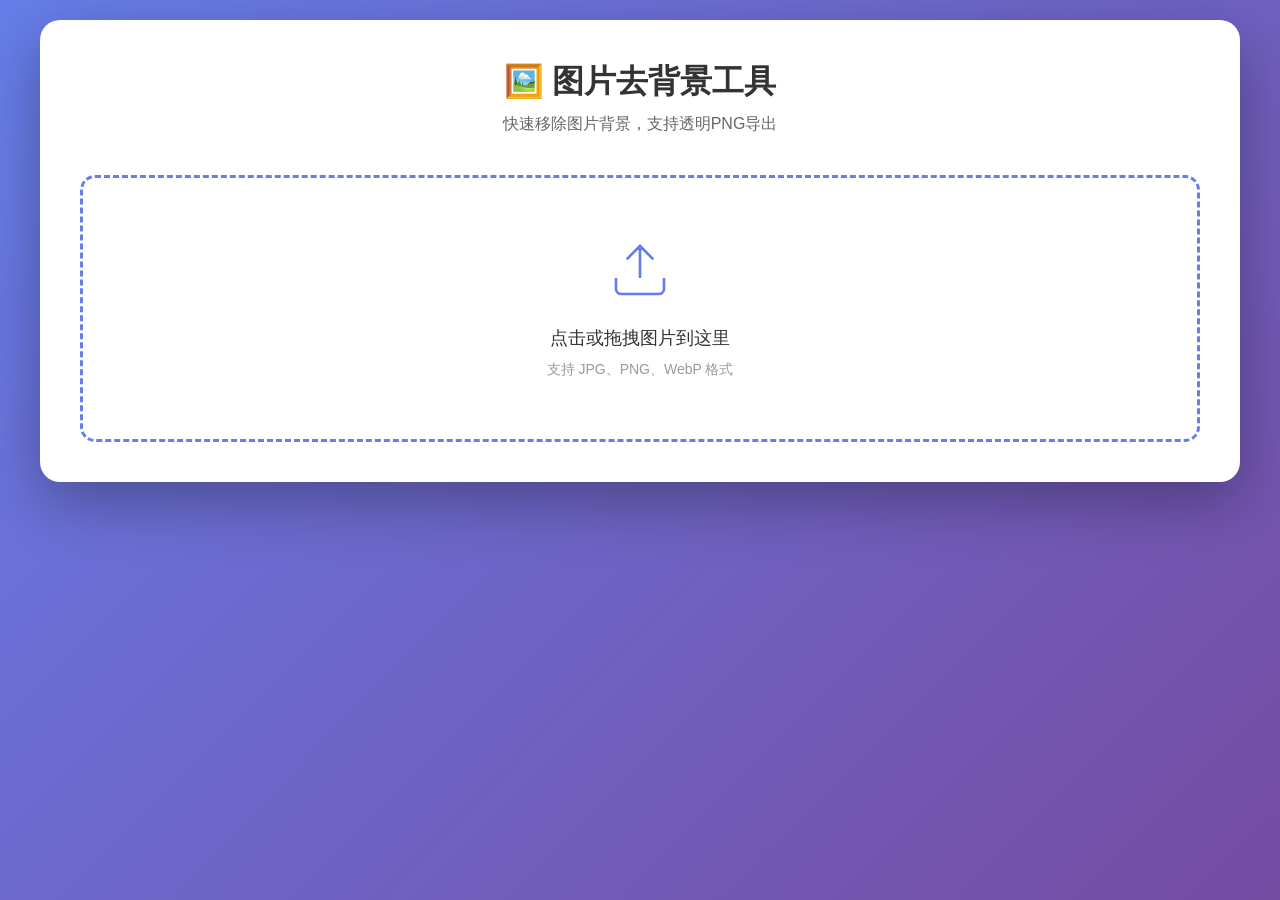
==== index.html @ ecb5379b "Initial commit: Image background remover tool" ====
<!DOCTYPE html>
<html lang="zh-CN">
<head>
    <meta charset="UTF-8">
    <meta name="viewport" content="width=device-width, initial-scale=1.0">
    <title>图片去背景工具 - Image Background Remover</title>
    <link rel="stylesheet" href="style.css">
</head>
<body>
    <div class="container">
        <h1>🖼️ 图片去背景工具</h1>
        <p class="subtitle">快速移除图片背景，支持透明PNG导出</p>
        
        <div class="upload-area" id="uploadArea">
            <input type="file" id="fileInput" accept="image/*" hidden>
            <div class="upload-content">
                <svg width="64" height="64" viewBox="0 0 24 24" fill="none" stroke="currentColor">
                    <path d="M21 15v4a2 2 0 0 1-2 2H5a2 2 0 0 1-2-2v-4M17 8l-5-5-5 5M12 3v12"/>
                </svg>
                <p>点击或拖拽图片到这里</p>
                <span>支持 JPG、PNG、WebP 格式</span>
            </div>
        </div>

        <div class="preview-area" id="previewArea" style="display:none;">
            <div class="preview-box">
                <h3>原图</h3>
                <img id="originalImage" alt="原图">
            </div>
            <div class="preview-box">
                <h3>去背景后</h3>
                <canvas id="resultCanvas"></canvas>
            </div>
        </div>

        <div class="actions" id="actions" style="display:none;">
            <button id="downloadBtn" class="btn-primary">下载图片</button>
            <button id="resetBtn" class="btn-secondary">重新上传</button>
        </div>
    </div>
    <script src="script.js"></script>
</body>
</html>
---- style.css ----
* {
    margin: 0;
    padding: 0;
    box-sizing: border-box;
}

body {
    font-family: -apple-system, BlinkMacSystemFont, 'Segoe UI', sans-serif;
    background: linear-gradient(135deg, #667eea 0%, #764ba2 100%);
    min-height: 100vh;
    padding: 20px;
}

.container {
    max-width: 1200px;
    margin: 0 auto;
    background: white;
    border-radius: 20px;
    padding: 40px;
    box-shadow: 0 20px 60px rgba(0,0,0,0.3);
}

h1 {
    text-align: center;
    color: #333;
    margin-bottom: 10px;
}

.subtitle {
    text-align: center;
    color: #666;
    margin-bottom: 40px;
}

.upload-area {
    border: 3px dashed #667eea;
    border-radius: 15px;
    padding: 60px;
    text-align: center;
    cursor: pointer;
    transition: all 0.3s;
}

.upload-area:hover {
    border-color: #764ba2;
    background: #f8f9ff;
}

.upload-content svg {
    color: #667eea;
    margin-bottom: 20px;
}

.upload-content p {
    font-size: 18px;
    color: #333;
    margin-bottom: 10px;
}

.upload-content span {
    color: #999;
    font-size: 14px;
}

.preview-area {
    display: grid;
    grid-template-columns: 1fr 1fr;
    gap: 30px;
    margin: 40px 0;
}

.preview-box {
    text-align: center;
}

.preview-box h3 {
    margin-bottom: 15px;
    color: #333;
}

.preview-box img, .preview-box canvas {
    max-width: 100%;
    border-radius: 10px;
    box-shadow: 0 4px 15px rgba(0,0,0,0.1);
}

.actions {
    display: flex;
    gap: 15px;
    justify-content: center;
}

button {
    padding: 12px 30px;
    border: none;
    border-radius: 8px;
    font-size: 16px;
    cursor: pointer;
    transition: all 0.3s;
}

.btn-primary {
    background: #667eea;
    color: white;
}

.btn-primary:hover {
    background: #5568d3;
}

.btn-secondary {
    background: #e0e0e0;
    color: #333;
}

.btn-secondary:hover {
    background: #d0d0d0;
}
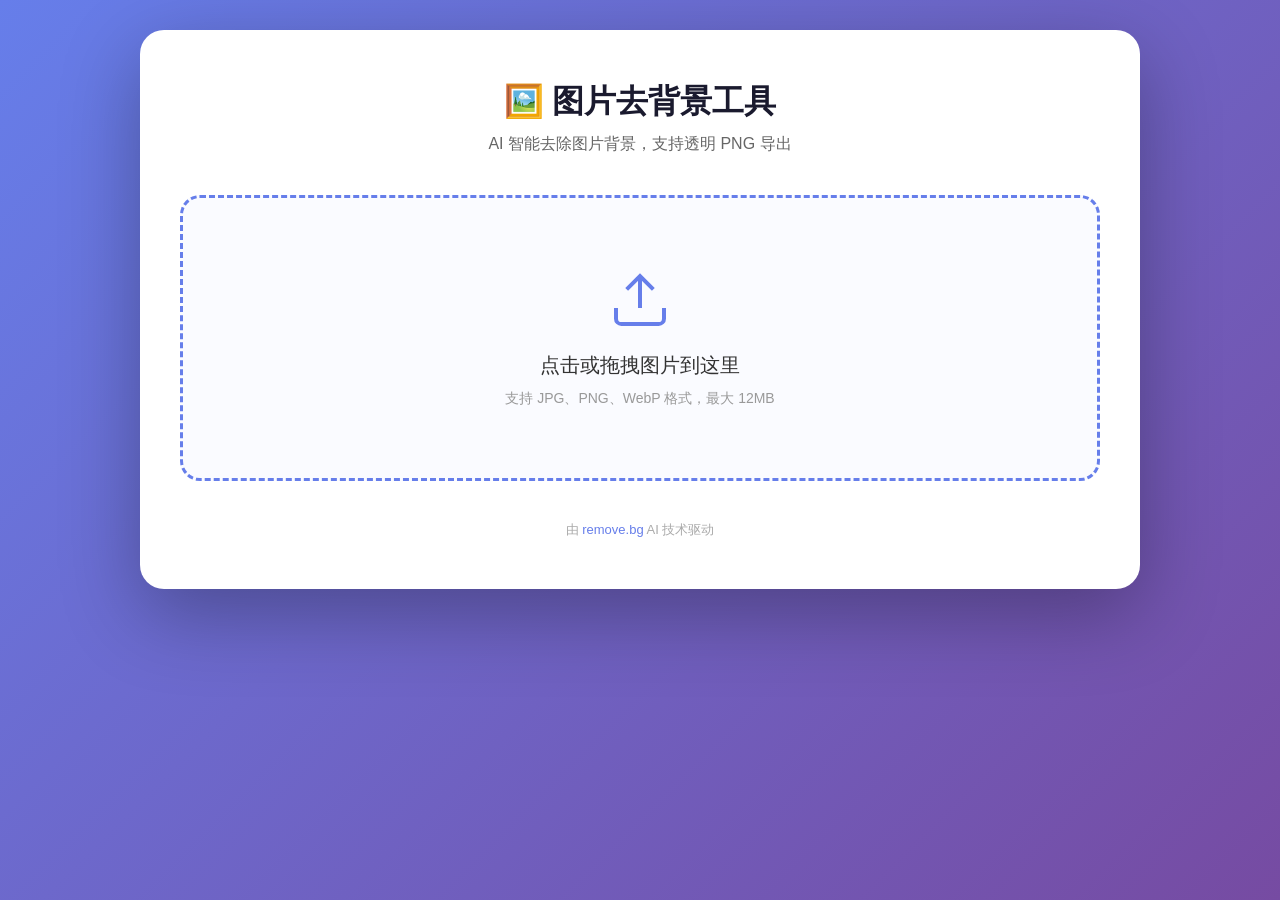
==== commit 3ac96f86: "Upgrade to remove.bg AI API for better background removal" ====
--- a/index.html
+++ b/index.html
@@ -9,17 +9,22 @@
 <body>
     <div class="container">
         <h1>🖼️ 图片去背景工具</h1>
-        <p class="subtitle">快速移除图片背景，支持透明PNG导出</p>
+        <p class="subtitle">AI 智能去除图片背景，支持透明 PNG 导出</p>
         
         <div class="upload-area" id="uploadArea">
-            <input type="file" id="fileInput" accept="image/*" hidden>
+            <input type="file" id="fileInput" accept="image/jpg,image/jpeg,image/png,image/webp" hidden>
             <div class="upload-content">
-                <svg width="64" height="64" viewBox="0 0 24 24" fill="none" stroke="currentColor">
+                <svg width="64" height="64" viewBox="0 0 24 24" fill="none" stroke="currentColor" stroke-width="1.5">
                     <path d="M21 15v4a2 2 0 0 1-2 2H5a2 2 0 0 1-2-2v-4M17 8l-5-5-5 5M12 3v12"/>
                 </svg>
                 <p>点击或拖拽图片到这里</p>
-                <span>支持 JPG、PNG、WebP 格式</span>
+                <span>支持 JPG、PNG、WebP 格式，最大 12MB</span>
             </div>
+        </div>
+
+        <div class="loading" id="loading" style="display:none;">
+            <div class="spinner"></div>
+            <p>AI 正在处理中，请稍候...</p>
         </div>
 
         <div class="preview-area" id="previewArea" style="display:none;">
@@ -29,13 +34,23 @@
             </div>
             <div class="preview-box">
                 <h3>去背景后</h3>
-                <canvas id="resultCanvas"></canvas>
+                <div class="result-wrapper">
+                    <img id="resultImage" alt="去背景后">
+                </div>
             </div>
         </div>
 
         <div class="actions" id="actions" style="display:none;">
-            <button id="downloadBtn" class="btn-primary">下载图片</button>
-            <button id="resetBtn" class="btn-secondary">重新上传</button>
+            <button id="downloadBtn" class="btn-primary">⬇️ 下载透明PNG</button>
+            <button id="resetBtn" class="btn-secondary">🔄 重新上传</button>
+        </div>
+
+        <div class="error" id="error" style="display:none;">
+            <p id="errorMsg"></p>
+        </div>
+
+        <div class="footer">
+            <p>由 <a href="https://www.remove.bg" target="_blank">remove.bg</a> AI 技术驱动</p>
         </div>
     </div>
     <script src="script.js"></script>
--- a/style.css
+++ b/style.css
@@ -5,24 +5,25 @@
 }
 
 body {
-    font-family: -apple-system, BlinkMacSystemFont, 'Segoe UI', sans-serif;
+    font-family: -apple-system, BlinkMacSystemFont, 'Segoe UI', 'PingFang SC', 'Microsoft YaHei', sans-serif;
     background: linear-gradient(135deg, #667eea 0%, #764ba2 100%);
     min-height: 100vh;
-    padding: 20px;
+    padding: 30px 20px;
 }
 
 .container {
-    max-width: 1200px;
+    max-width: 1000px;
     margin: 0 auto;
     background: white;
-    border-radius: 20px;
-    padding: 40px;
-    box-shadow: 0 20px 60px rgba(0,0,0,0.3);
+    border-radius: 24px;
+    padding: 50px 40px;
+    box-shadow: 0 25px 80px rgba(0,0,0,0.3);
 }
 
 h1 {
     text-align: center;
-    color: #333;
+    color: #1a1a2e;
+    font-size: 2rem;
     margin-bottom: 10px;
 }
 
@@ -30,31 +31,38 @@
     text-align: center;
     color: #666;
     margin-bottom: 40px;
+    font-size: 1rem;
 }
 
 .upload-area {
     border: 3px dashed #667eea;
-    border-radius: 15px;
-    padding: 60px;
+    border-radius: 20px;
+    padding: 70px 40px;
     text-align: center;
     cursor: pointer;
-    transition: all 0.3s;
-}
-
-.upload-area:hover {
+    transition: all 0.3s ease;
+    background: #fafbff;
+}
+
+.upload-area:hover, .upload-area.dragover {
     border-color: #764ba2;
-    background: #f8f9ff;
+    background: #f3f0ff;
+    transform: scale(1.01);
 }
 
 .upload-content svg {
     color: #667eea;
     margin-bottom: 20px;
+    display: block;
+    margin-left: auto;
+    margin-right: auto;
 }
 
 .upload-content p {
-    font-size: 18px;
+    font-size: 20px;
     color: #333;
     margin-bottom: 10px;
+    font-weight: 500;
 }
 
 .upload-content span {
@@ -62,6 +70,32 @@
     font-size: 14px;
 }
 
+/* Loading */
+.loading {
+    text-align: center;
+    padding: 60px;
+}
+
+.spinner {
+    width: 60px;
+    height: 60px;
+    border: 4px solid #f0f0f0;
+    border-top-color: #667eea;
+    border-radius: 50%;
+    animation: spin 0.8s linear infinite;
+    margin: 0 auto 20px;
+}
+
+@keyframes spin {
+    to { transform: rotate(360deg); }
+}
+
+.loading p {
+    color: #666;
+    font-size: 16px;
+}
+
+/* Preview */
 .preview-area {
     display: grid;
     grid-template-columns: 1fr 1fr;
@@ -75,44 +109,96 @@
 
 .preview-box h3 {
     margin-bottom: 15px;
-    color: #333;
-}
-
-.preview-box img, .preview-box canvas {
+    color: #444;
+    font-size: 16px;
+    font-weight: 600;
+}
+
+.preview-box img {
     max-width: 100%;
-    border-radius: 10px;
-    box-shadow: 0 4px 15px rgba(0,0,0,0.1);
-}
-
+    max-height: 400px;
+    border-radius: 12px;
+    box-shadow: 0 4px 20px rgba(0,0,0,0.1);
+    object-fit: contain;
+}
+
+.result-wrapper {
+    background: repeating-conic-gradient(#e0e0e0 0% 25%, white 0% 50%) 0 0 / 20px 20px;
+    border-radius: 12px;
+    display: inline-block;
+    box-shadow: 0 4px 20px rgba(0,0,0,0.1);
+}
+
+.result-wrapper img {
+    border-radius: 12px;
+    box-shadow: none;
+    display: block;
+}
+
+/* Actions */
 .actions {
     display: flex;
     gap: 15px;
     justify-content: center;
+    margin-top: 10px;
 }
 
 button {
-    padding: 12px 30px;
+    padding: 14px 35px;
     border: none;
-    border-radius: 8px;
+    border-radius: 12px;
     font-size: 16px;
     cursor: pointer;
-    transition: all 0.3s;
+    transition: all 0.2s ease;
+    font-weight: 500;
 }
 
 .btn-primary {
-    background: #667eea;
+    background: linear-gradient(135deg, #667eea, #764ba2);
     color: white;
+    box-shadow: 0 4px 15px rgba(102,126,234,0.4);
 }
 
 .btn-primary:hover {
-    background: #5568d3;
+    transform: translateY(-2px);
+    box-shadow: 0 8px 25px rgba(102,126,234,0.5);
 }
 
 .btn-secondary {
+    background: #f0f0f0;
+    color: #555;
+}
+
+.btn-secondary:hover {
     background: #e0e0e0;
-    color: #333;
-}
-
-.btn-secondary:hover {
-    background: #d0d0d0;
-}
+}
+
+/* Error */
+.error {
+    background: #fff0f0;
+    border: 1px solid #ffcccc;
+    border-radius: 12px;
+    padding: 15px 20px;
+    margin-top: 20px;
+    text-align: center;
+    color: #cc3333;
+}
+
+/* Footer */
+.footer {
+    text-align: center;
+    margin-top: 40px;
+    color: #aaa;
+    font-size: 13px;
+}
+
+.footer a {
+    color: #667eea;
+    text-decoration: none;
+}
+
+@media (max-width: 600px) {
+    .container { padding: 30px 20px; }
+    .preview-area { grid-template-columns: 1fr; }
+    h1 { font-size: 1.5rem; }
+}
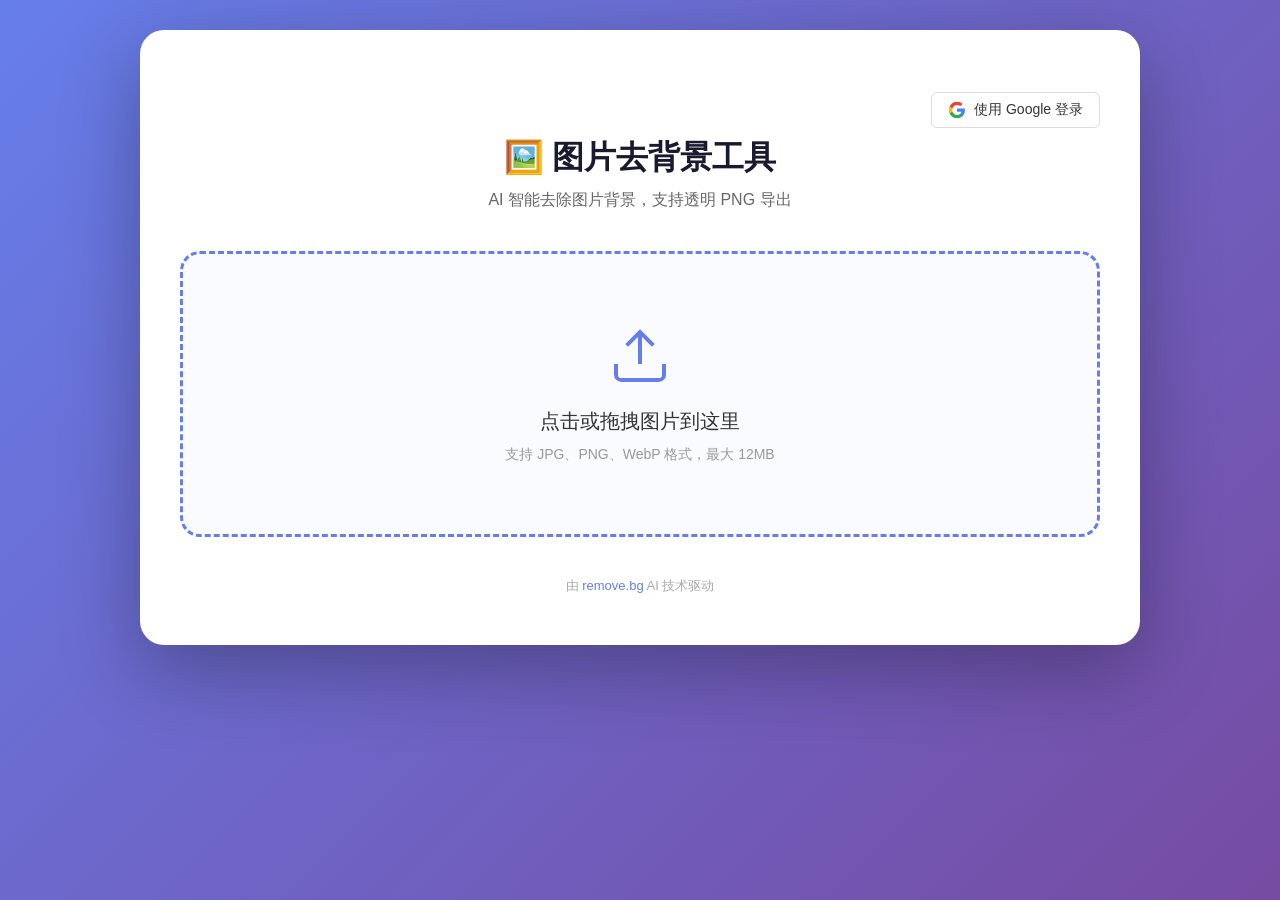
==== commit d6ea53a8: "Add Google OAuth login" ====
--- a/index.html
+++ b/index.html
@@ -5,9 +5,87 @@
     <meta name="viewport" content="width=device-width, initial-scale=1.0">
     <title>图片去背景工具 - Image Background Remover</title>
     <link rel="stylesheet" href="style.css">
+    <style>
+        /* 登录相关样式 */
+        .header {
+            display: flex;
+            justify-content: flex-end;
+            align-items: center;
+            padding: 12px 0 0 0;
+            margin-bottom: 8px;
+        }
+        .user-info {
+            display: flex;
+            align-items: center;
+            gap: 10px;
+        }
+        .user-avatar {
+            width: 32px;
+            height: 32px;
+            border-radius: 50%;
+            object-fit: cover;
+        }
+        .user-name {
+            font-size: 14px;
+            color: #555;
+        }
+        .btn-login {
+            display: flex;
+            align-items: center;
+            gap: 8px;
+            padding: 8px 16px;
+            background: #fff;
+            border: 1px solid #ddd;
+            border-radius: 6px;
+            cursor: pointer;
+            font-size: 14px;
+            color: #333;
+            text-decoration: none;
+            transition: box-shadow 0.2s;
+        }
+        .btn-login:hover {
+            box-shadow: 0 2px 8px rgba(0,0,0,0.12);
+        }
+        .btn-login svg {
+            width: 18px;
+            height: 18px;
+        }
+        .btn-logout {
+            padding: 6px 12px;
+            background: transparent;
+            border: 1px solid #ddd;
+            border-radius: 6px;
+            cursor: pointer;
+            font-size: 13px;
+            color: #888;
+        }
+        .btn-logout:hover { color: #333; border-color: #aaa; }
+    </style>
 </head>
 <body>
     <div class="container">
+        <!-- 顶部登录区 -->
+        <div class="header">
+            <div id="authArea">
+                <!-- 未登录：显示登录按钮 -->
+                <a href="https://image-bg-auth.weiyangyou425127.workers.dev/api/auth/google" class="btn-login" id="loginBtn">
+                    <svg viewBox="0 0 24 24" xmlns="http://www.w3.org/2000/svg">
+                        <path d="M22.56 12.25c0-.78-.07-1.53-.2-2.25H12v4.26h5.92c-.26 1.37-1.04 2.53-2.21 3.31v2.77h3.57c2.08-1.92 3.28-4.74 3.28-8.09z" fill="#4285F4"/>
+                        <path d="M12 23c2.97 0 5.46-.98 7.28-2.66l-3.57-2.77c-.98.66-2.23 1.06-3.71 1.06-2.86 0-5.29-1.93-6.16-4.53H2.18v2.84C3.99 20.53 7.7 23 12 23z" fill="#34A853"/>
+                        <path d="M5.84 14.09c-.22-.66-.35-1.36-.35-2.09s.13-1.43.35-2.09V7.07H2.18C1.43 8.55 1 10.22 1 12s.43 3.45 1.18 4.93l3.66-2.84z" fill="#FBBC05"/>
+                        <path d="M12 5.38c1.62 0 3.06.56 4.21 1.64l3.15-3.15C17.45 2.09 14.97 1 12 1 7.7 1 3.99 3.47 2.18 7.07l3.66 2.84c.87-2.6 3.3-4.53 6.16-4.53z" fill="#EA4335"/>
+                    </svg>
+                    使用 Google 登录
+                </a>
+                <!-- 已登录：显示用户信息 -->
+                <div class="user-info" id="userInfo" style="display:none;">
+                    <img class="user-avatar" id="userAvatar" src="" alt="头像">
+                    <span class="user-name" id="userName"></span>
+                    <button class="btn-logout" id="logoutBtn">退出</button>
+                </div>
+            </div>
+        </div>
+
         <h1>🖼️ 图片去背景工具</h1>
         <p class="subtitle">AI 智能去除图片背景，支持透明 PNG 导出</p>
         
@@ -54,5 +132,54 @@
         </div>
     </div>
     <script src="script.js"></script>
+    <script>
+        // ===== Google OAuth 登录逻辑 =====
+        const AUTH_API = 'https://image-bg-auth.weiyangyou425127.workers.dev';
+
+        async function checkAuth() {
+            const token = localStorage.getItem('auth_token');
+            if (!token) return;
+
+            try {
+                const res = await fetch(`${AUTH_API}/api/auth/me`, {
+                    headers: { 'Authorization': `Bearer ${token}` }
+                });
+                if (res.ok) {
+                    const user = await res.json();
+                    showUserInfo(user);
+                } else {
+                    localStorage.removeItem('auth_token');
+                }
+            } catch (e) {
+                console.error('Auth check failed', e);
+            }
+        }
+
+        function showUserInfo(user) {
+            document.getElementById('loginBtn').style.display = 'none';
+            const userInfo = document.getElementById('userInfo');
+            userInfo.style.display = 'flex';
+            document.getElementById('userAvatar').src = user.picture || '';
+            document.getElementById('userName').textContent = user.name || user.email;
+        }
+
+        document.getElementById('logoutBtn').addEventListener('click', () => {
+            localStorage.removeItem('auth_token');
+            document.getElementById('loginBtn').style.display = 'flex';
+            document.getElementById('userInfo').style.display = 'none';
+        });
+
+        // 检查 URL 是否携带 token（OAuth 回调后）
+        const urlParams = new URLSearchParams(window.location.search);
+        const tokenFromUrl = urlParams.get('token');
+        if (tokenFromUrl) {
+            localStorage.setItem('auth_token', tokenFromUrl);
+            // 清除 URL 中的 token 参数
+            window.history.replaceState({}, document.title, window.location.pathname);
+        }
+
+        // 页面加载时检查登录状态
+        checkAuth();
+    </script>
 </body>
 </html>
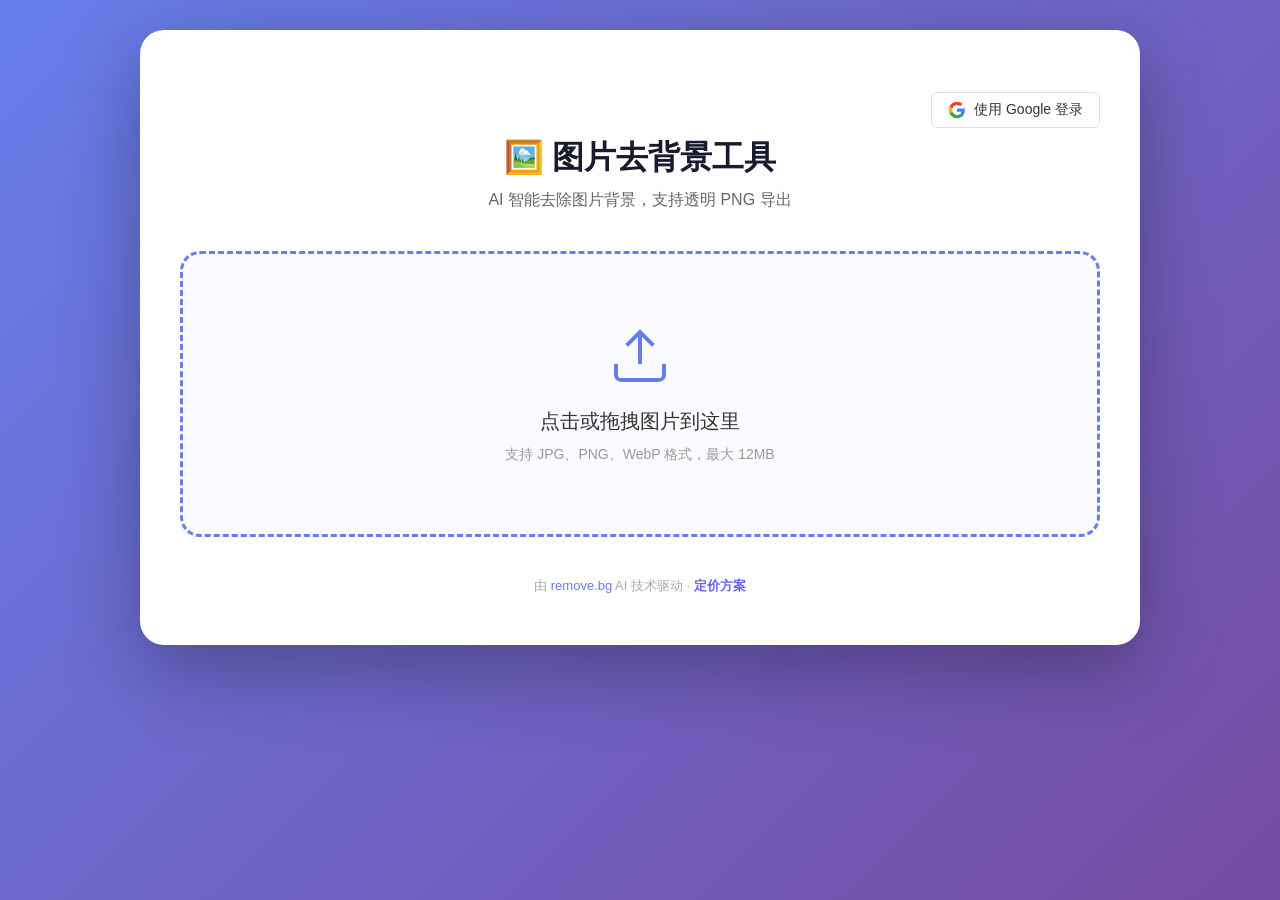
==== commit ba8eedf4: "feat: add pricing page with plans, credits, FAQ" ====
--- a/index.html
+++ b/index.html
@@ -6,60 +6,81 @@
     <title>图片去背景工具 - Image Background Remover</title>
     <link rel="stylesheet" href="style.css">
     <style>
-        /* 登录相关样式 */
         .header {
             display: flex;
             justify-content: flex-end;
             align-items: center;
             padding: 12px 0 0 0;
             margin-bottom: 8px;
-        }
-        .user-info {
-            display: flex;
-            align-items: center;
-            gap: 10px;
-        }
-        .user-avatar {
-            width: 32px;
-            height: 32px;
-            border-radius: 50%;
-            object-fit: cover;
-        }
-        .user-name {
-            font-size: 14px;
-            color: #555;
-        }
+            gap: 8px;
+        }
+        .user-info { display: flex; align-items: center; gap: 10px; }
+        .user-avatar { width: 32px; height: 32px; border-radius: 50%; object-fit: cover; }
+        .user-name { font-size: 14px; color: #555; }
         .btn-login {
-            display: flex;
-            align-items: center;
-            gap: 8px;
-            padding: 8px 16px;
-            background: #fff;
-            border: 1px solid #ddd;
-            border-radius: 6px;
-            cursor: pointer;
-            font-size: 14px;
-            color: #333;
-            text-decoration: none;
-            transition: box-shadow 0.2s;
-        }
-        .btn-login:hover {
-            box-shadow: 0 2px 8px rgba(0,0,0,0.12);
-        }
-        .btn-login svg {
-            width: 18px;
-            height: 18px;
-        }
+            display: flex; align-items: center; gap: 8px;
+            padding: 8px 16px; background: #fff; border: 1px solid #ddd;
+            border-radius: 6px; cursor: pointer; font-size: 14px; color: #333;
+            text-decoration: none; transition: box-shadow 0.2s;
+        }
+        .btn-login:hover { box-shadow: 0 2px 8px rgba(0,0,0,0.12); }
+        .btn-login svg { width: 18px; height: 18px; }
+        .btn-dashboard {
+            padding: 7px 14px; background: #6c63ff; color: #fff;
+            border: none; border-radius: 6px; cursor: pointer; font-size: 13px;
+            text-decoration: none; font-weight: 600;
+        }
+        .btn-dashboard:hover { background: #5a52e0; }
         .btn-logout {
-            padding: 6px 12px;
-            background: transparent;
-            border: 1px solid #ddd;
-            border-radius: 6px;
-            cursor: pointer;
+            padding: 6px 12px; background: transparent;
+            border: 1px solid #ddd; border-radius: 6px; cursor: pointer;
+            font-size: 13px; color: #888;
+        }
+        .btn-logout:hover { color: #333; border-color: #aaa; }
+
+        /* 额度提示条 */
+        .quota-bar {
+            display: none;
+            background: #f0efff;
+            border: 1px solid #d0cbff;
+            border-radius: 8px;
+            padding: 8px 14px;
             font-size: 13px;
-            color: #888;
-        }
-        .btn-logout:hover { color: #333; border-color: #aaa; }
+            color: #5a52e0;
+            margin-bottom: 12px;
+            text-align: center;
+        }
+
+        /* 无额度弹窗 */
+        .modal-overlay {
+            display: none; position: fixed; inset: 0;
+            background: rgba(0,0,0,0.5); z-index: 1000;
+            align-items: center; justify-content: center;
+        }
+        .modal-overlay.show { display: flex; }
+        .modal {
+            background: #fff; border-radius: 16px; padding: 32px;
+            max-width: 400px; width: 90%; text-align: center;
+            box-shadow: 0 20px 60px rgba(0,0,0,0.2);
+        }
+        .modal h3 { font-size: 20px; margin-bottom: 8px; }
+        .modal p { font-size: 14px; color: #666; margin-bottom: 24px; }
+        .modal-buttons { display: flex; gap: 10px; justify-content: center; flex-wrap: wrap; }
+        .modal-btn {
+            padding: 10px 20px; border-radius: 8px; cursor: pointer;
+            font-size: 14px; font-weight: 600; text-decoration: none; border: none;
+        }
+        .modal-btn-primary { background: #6c63ff; color: #fff; }
+        .modal-btn-secondary { background: #f5f5f5; color: #333; }
+        .modal-btn-outline { background: transparent; border: 1.5px solid #6c63ff; color: #6c63ff; }
+
+        /* 登录引导弹窗 */
+        .login-prompt {
+            background: #fff3e0; border: 1px solid #ffe0b2;
+            border-radius: 10px; padding: 16px; text-align: center;
+            margin: 12px 0; display: none;
+        }
+        .login-prompt p { font-size: 14px; color: #e65100; margin-bottom: 10px; }
     </style>
 </head>
 <body>
@@ -67,7 +88,6 @@
         <!-- 顶部登录区 -->
         <div class="header">
             <div id="authArea">
-                <!-- 未登录：显示登录按钮 -->
                 <a href="https://image-bg-auth.weiyangyou425127.workers.dev/api/auth/google" class="btn-login" id="loginBtn">
                     <svg viewBox="0 0 24 24" xmlns="http://www.w3.org/2000/svg">
                         <path d="M22.56 12.25c0-.78-.07-1.53-.2-2.25H12v4.26h5.92c-.26 1.37-1.04 2.53-2.21 3.31v2.77h3.57c2.08-1.92 3.28-4.74 3.28-8.09z" fill="#4285F4"/>
@@ -77,18 +97,21 @@
                     </svg>
                     使用 Google 登录
                 </a>
-                <!-- 已登录：显示用户信息 -->
                 <div class="user-info" id="userInfo" style="display:none;">
                     <img class="user-avatar" id="userAvatar" src="" alt="头像">
                     <span class="user-name" id="userName"></span>
+                    <a href="/dashboard.html" class="btn-dashboard" id="dashboardBtn">个人中心</a>
                     <button class="btn-logout" id="logoutBtn">退出</button>
                 </div>
             </div>
         </div>
 
+        <!-- 额度提示条 -->
+        <div class="quota-bar" id="quotaBar"></div>
+
         <h1>🖼️ 图片去背景工具</h1>
         <p class="subtitle">AI 智能去除图片背景，支持透明 PNG 导出</p>
-        
+
         <div class="upload-area" id="uploadArea">
             <input type="file" id="fileInput" accept="image/jpg,image/jpeg,image/png,image/webp" hidden>
             <div class="upload-content">
@@ -100,6 +123,15 @@
             </div>
         </div>
 
+        <!-- 登录引导（未登录用完1次后显示） -->
+        <div class="login-prompt" id="loginPrompt">
+            <p>🎁 登录后获得 <strong>3张免费额度</strong>，历史记录永久保存</p>
+            <a href="https://image-bg-auth.weiyangyou425127.workers.dev/api/auth/google" class="btn-login" style="display:inline-flex">
+                <svg viewBox="0 0 24 24" width="16" height="16"><path d="M22.56 12.25c0-.78-.07-1.53-.2-2.25H12v4.26h5.92c-.26 1.37-1.04 2.53-2.21 3.31v2.77h3.57c2.08-1.92 3.28-4.74 3.28-8.09z" fill="#4285F4"/><path d="M12 23c2.97 0 5.46-.98 7.28-2.66l-3.57-2.77c-.98.66-2.23 1.06-3.71 1.06-2.86 0-5.29-1.93-6.16-4.53H2.18v2.84C3.99 20.53 7.7 23 12 23z" fill="#34A853"/><path d="M5.84 14.09c-.22-.66-.35-1.36-.35-2.09s.13-1.43.35-2.09V7.07H2.18C1.43 8.55 1 10.22 1 12s.43 3.45 1.18 4.93l3.66-2.84z" fill="#FBBC05"/><path d="M12 5.38c1.62 0 3.06.56 4.21 1.64l3.15-3.15C17.45 2.09 14.97 1 12 1 7.7 1 3.99 3.47 2.18 7.07l3.66 2.84c.87-2.6 3.3-4.53 6.16-4.53z" fill="#EA4335"/></svg>
+                立即登录获取免费额度
+            </a>
+        </div>
+
         <div class="loading" id="loading" style="display:none;">
             <div class="spinner"></div>
             <p>AI 正在处理中，请稍候...</p>
@@ -128,57 +160,214 @@
         </div>
 
         <div class="footer">
-            <p>由 <a href="https://www.remove.bg" target="_blank">remove.bg</a> AI 技术驱动</p>
+            <p>由 <a href="https://www.remove.bg" target="_blank">remove.bg</a> AI 技术驱动 · <a href="/pricing.html" style="color:#6c63ff;font-weight:600">定价方案</a></p>
         </div>
     </div>
-    <script src="script.js"></script>
+
+    <!-- 无额度弹窗 -->
+    <div class="modal-overlay" id="noCreditsModal">
+        <div class="modal">
+            <div style="font-size:48px;margin-bottom:12px">😅</div>
+            <h3>额度已用完</h3>
+            <p id="noCreditsMsg">继续使用需要购买积分或升级套餐</p>
+            <div class="modal-buttons">
+                <a href="/dashboard.html" class="modal-btn modal-btn-primary">查看积分包</a>
+                <button class="modal-btn modal-btn-secondary" onclick="closeModal()">关闭</button>
+            </div>
+        </div>
+    </div>
+
+    <!-- 未登录弹窗 -->
+    <div class="modal-overlay" id="guestLimitModal">
+        <div class="modal">
+            <div style="font-size:48px;margin-bottom:12px">🎁</div>
+            <h3>今日免费次数已用完</h3>
+            <p>登录后立即获得 <strong>3张免费额度</strong>，还可购买更多</p>
+            <div class="modal-buttons">
+                <a href="https://image-bg-auth.weiyangyou425127.workers.dev/api/auth/google" class="modal-btn modal-btn-primary">Google 登录</a>
+                <button class="modal-btn modal-btn-secondary" onclick="closeGuestModal()">明天再来</button>
+            </div>
+        </div>
+    </div>
+
+    <script src="script.js?v=2"></script>
     <script>
-        // ===== Google OAuth 登录逻辑 =====
         const AUTH_API = 'https://image-bg-auth.weiyangyou425127.workers.dev';
-
+        let currentUser = null;
+
+        // ===== 登录态管理 =====
         async function checkAuth() {
             const token = localStorage.getItem('auth_token');
-            if (!token) return;
-
+            if (!token) {
+                updateQuotaBar(null);
+                return;
+            }
             try {
                 const res = await fetch(`${AUTH_API}/api/auth/me`, {
                     headers: { 'Authorization': `Bearer ${token}` }
                 });
                 if (res.ok) {
-                    const user = await res.json();
-                    showUserInfo(user);
+                    currentUser = await res.json();
+                    showUserInfo(currentUser);
+                    updateQuotaBar(currentUser);
                 } else {
                     localStorage.removeItem('auth_token');
                 }
-            } catch (e) {
-                console.error('Auth check failed', e);
-            }
+            } catch(e) {}
         }
 
         function showUserInfo(user) {
             document.getElementById('loginBtn').style.display = 'none';
-            const userInfo = document.getElementById('userInfo');
-            userInfo.style.display = 'flex';
+            document.getElementById('userInfo').style.display = 'flex';
             document.getElementById('userAvatar').src = user.picture || '';
             document.getElementById('userName').textContent = user.name || user.email;
         }
 
+        function updateQuotaBar(user) {
+            const bar = document.getElementById('quotaBar');
+            if (!user) { bar.style.display = 'none'; return; }
+            const total = user.total_available;
+            if (total <= 0) {
+                bar.innerHTML = '⚠️ 额度已用完 · <a href="/dashboard.html" style="color:#5a52e0;font-weight:600">购买积分</a>';
+                bar.style.display = 'block';
+            } else if (total <= 2) {
+                bar.innerHTML = `⚡ 剩余额度：<strong>${total} 张</strong> · <a href="/dashboard.html" style="color:#5a52e0;font-weight:600">购买更多</a>`;
+                bar.style.display = 'block';
+            } else {
+                bar.innerHTML = `✅ 剩余可用额度：<strong>${total} 张</strong>`;
+                bar.style.display = 'block';
+            }
+        }
+
         document.getElementById('logoutBtn').addEventListener('click', () => {
             localStorage.removeItem('auth_token');
+            currentUser = null;
             document.getElementById('loginBtn').style.display = 'flex';
             document.getElementById('userInfo').style.display = 'none';
+            document.getElementById('quotaBar').style.display = 'none';
         });
 
-        // 检查 URL 是否携带 token（OAuth 回调后）
+        // ===== 图片处理（走 Worker 代理，带额度控制） =====
+        const uploadArea = document.getElementById('uploadArea');
+        const fileInput = document.getElementById('fileInput');
+        const loading = document.getElementById('loading');
+        const previewArea = document.getElementById('previewArea');
+        const originalImage = document.getElementById('originalImage');
+        const resultImage = document.getElementById('resultImage');
+        const actions = document.getElementById('actions');
+        const downloadBtn = document.getElementById('downloadBtn');
+        const resetBtn = document.getElementById('resetBtn');
+        const errorDiv = document.getElementById('error');
+        const errorMsg = document.getElementById('errorMsg');
+        let resultBlob = null;
+
+        uploadArea.addEventListener('click', () => fileInput.click());
+        uploadArea.addEventListener('dragover', (e) => { e.preventDefault(); uploadArea.classList.add('dragover'); });
+        uploadArea.addEventListener('dragleave', () => uploadArea.classList.remove('dragover'));
+        uploadArea.addEventListener('drop', (e) => {
+            e.preventDefault(); uploadArea.classList.remove('dragover');
+            const file = e.dataTransfer.files[0];
+            if (file && file.type.startsWith('image/')) processImage(file);
+        });
+        fileInput.addEventListener('change', (e) => { if (e.target.files[0]) processImage(e.target.files[0]); });
+
+        async function processImage(file) {
+            const reader = new FileReader();
+            reader.onload = (e) => { originalImage.src = e.target.result; };
+            reader.readAsDataURL(file);
+
+            uploadArea.style.display = 'none';
+            errorDiv.style.display = 'none';
+            loading.style.display = 'block';
+            previewArea.style.display = 'none';
+            actions.style.display = 'none';
+
+            try {
+                const formData = new FormData();
+                formData.append('image_file', file);
+
+                const token = localStorage.getItem('auth_token');
+                const headers = {};
+                if (token) headers['Authorization'] = `Bearer ${token}`;
+
+                const response = await fetch(`${AUTH_API}/api/process`, {
+                    method: 'POST',
+                    headers,
+                    body: formData,
+                });
+
+                if (response.status === 429) {
+                    // 未登录超限
+                    loading.style.display = 'none';
+                    uploadArea.style.display = 'block';
+                    document.getElementById('guestLimitModal').classList.add('show');
+                    document.getElementById('loginPrompt').style.display = 'block';
+                    return;
+                }
+
+                if (response.status === 402) {
+                    // 已登录无额度
+                    const errData = await response.json();
+                    loading.style.display = 'none';
+                    uploadArea.style.display = 'block';
+                    document.getElementById('noCreditsMsg').textContent = errData.message || '额度已用完';
+                    document.getElementById('noCreditsModal').classList.add('show');
+                    return;
+                }
+
+                if (!response.ok) {
+                    const errData = await response.json().catch(() => ({}));
+                    throw new Error(errData.error || `请求失败 (${response.status})`);
+                }
+
+                resultBlob = await response.blob();
+                resultImage.src = URL.createObjectURL(resultBlob);
+                loading.style.display = 'none';
+                previewArea.style.display = 'grid';
+                actions.style.display = 'flex';
+
+                // 刷新额度显示
+                if (token) {
+                    const meRes = await fetch(`${AUTH_API}/api/auth/me`, { headers: { Authorization: `Bearer ${token}` } });
+                    if (meRes.ok) { currentUser = await meRes.json(); updateQuotaBar(currentUser); }
+                }
+
+            } catch(err) {
+                loading.style.display = 'none';
+                uploadArea.style.display = 'block';
+                errorDiv.style.display = 'block';
+                errorMsg.textContent = '处理失败：' + err.message;
+            }
+        }
+
+        downloadBtn.addEventListener('click', () => {
+            if (!resultBlob) return;
+            const link = document.createElement('a');
+            link.download = 'removed-background.png';
+            link.href = URL.createObjectURL(resultBlob);
+            link.click();
+        });
+
+        resetBtn.addEventListener('click', () => {
+            uploadArea.style.display = 'block';
+            previewArea.style.display = 'none';
+            actions.style.display = 'none';
+            errorDiv.style.display = 'none';
+            fileInput.value = '';
+            resultBlob = null;
+        });
+
+        function closeModal() { document.getElementById('noCreditsModal').classList.remove('show'); }
+        function closeGuestModal() { document.getElementById('guestLimitModal').classList.remove('show'); }
+
+        // OAuth 回调处理
         const urlParams = new URLSearchParams(window.location.search);
         const tokenFromUrl = urlParams.get('token');
         if (tokenFromUrl) {
             localStorage.setItem('auth_token', tokenFromUrl);
-            // 清除 URL 中的 token 参数
             window.history.replaceState({}, document.title, window.location.pathname);
         }
 
-        // 页面加载时检查登录状态
         checkAuth();
     </script>
 </body>
